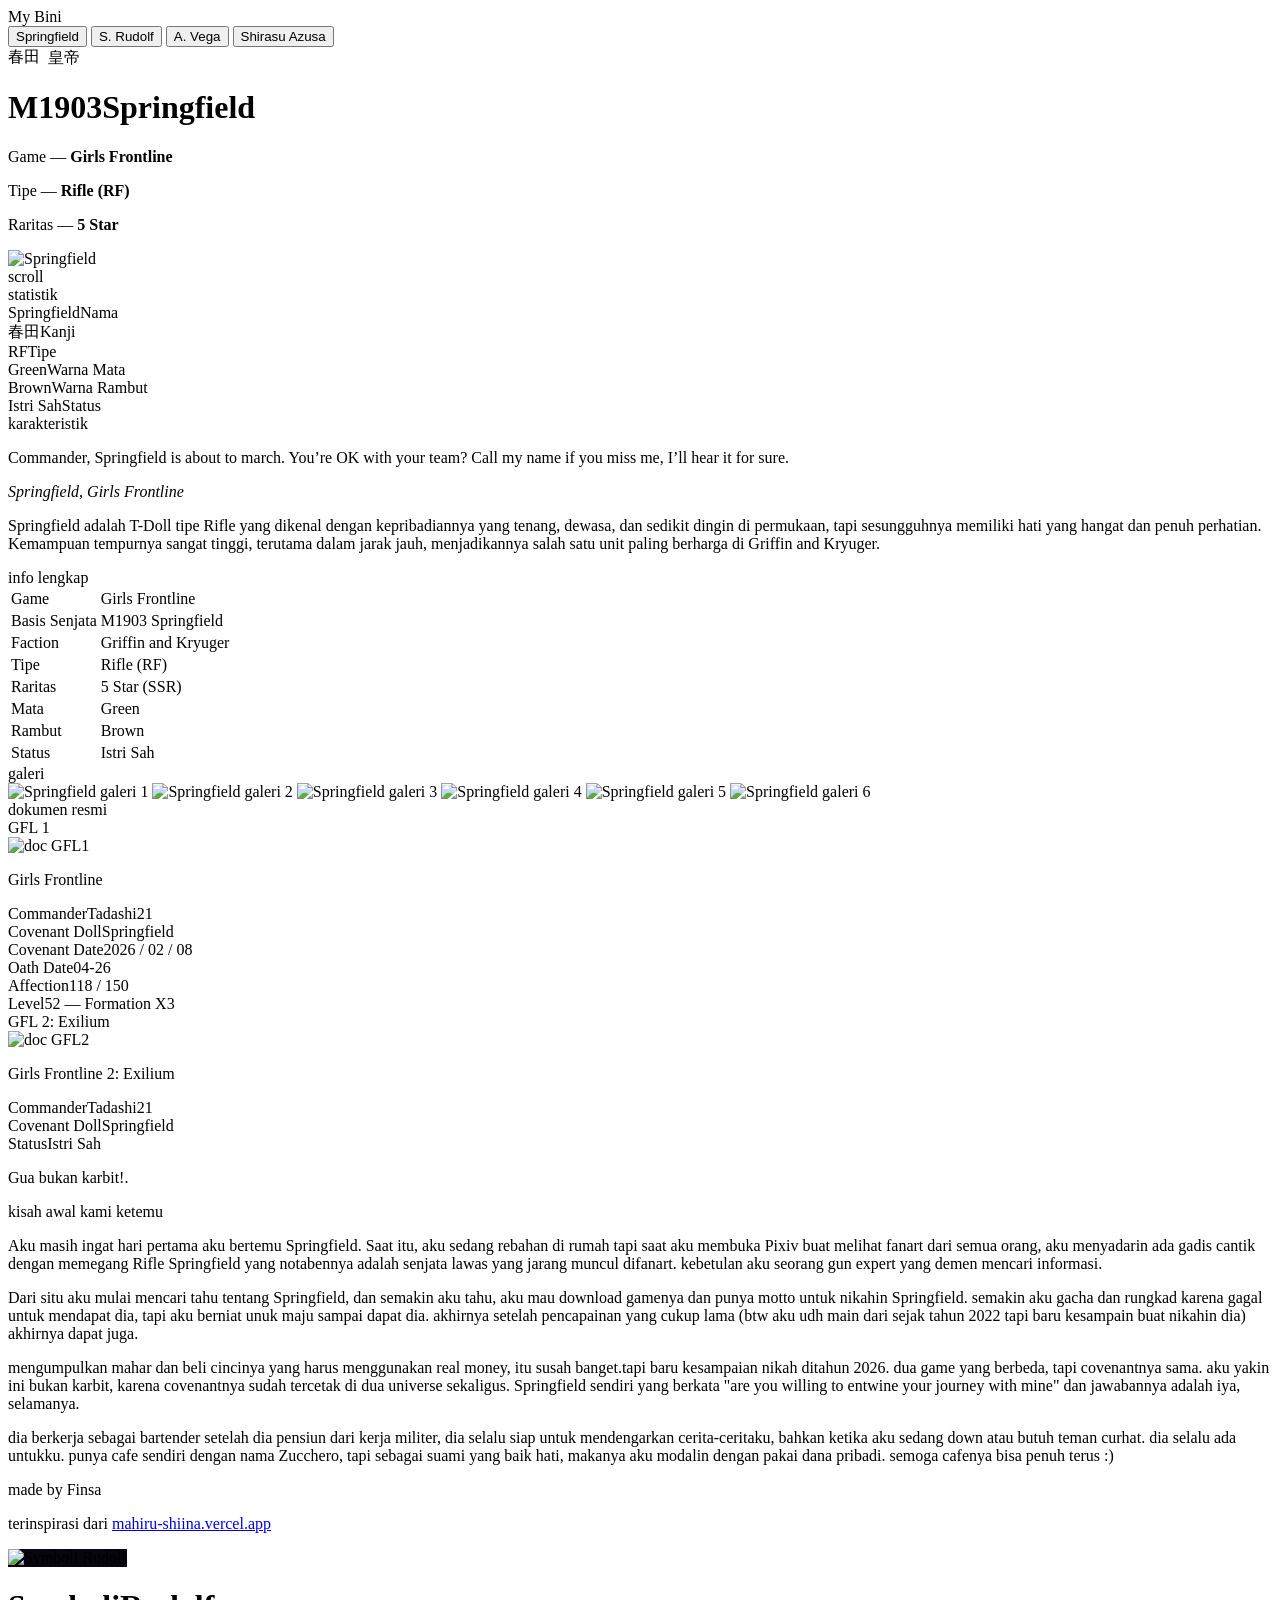
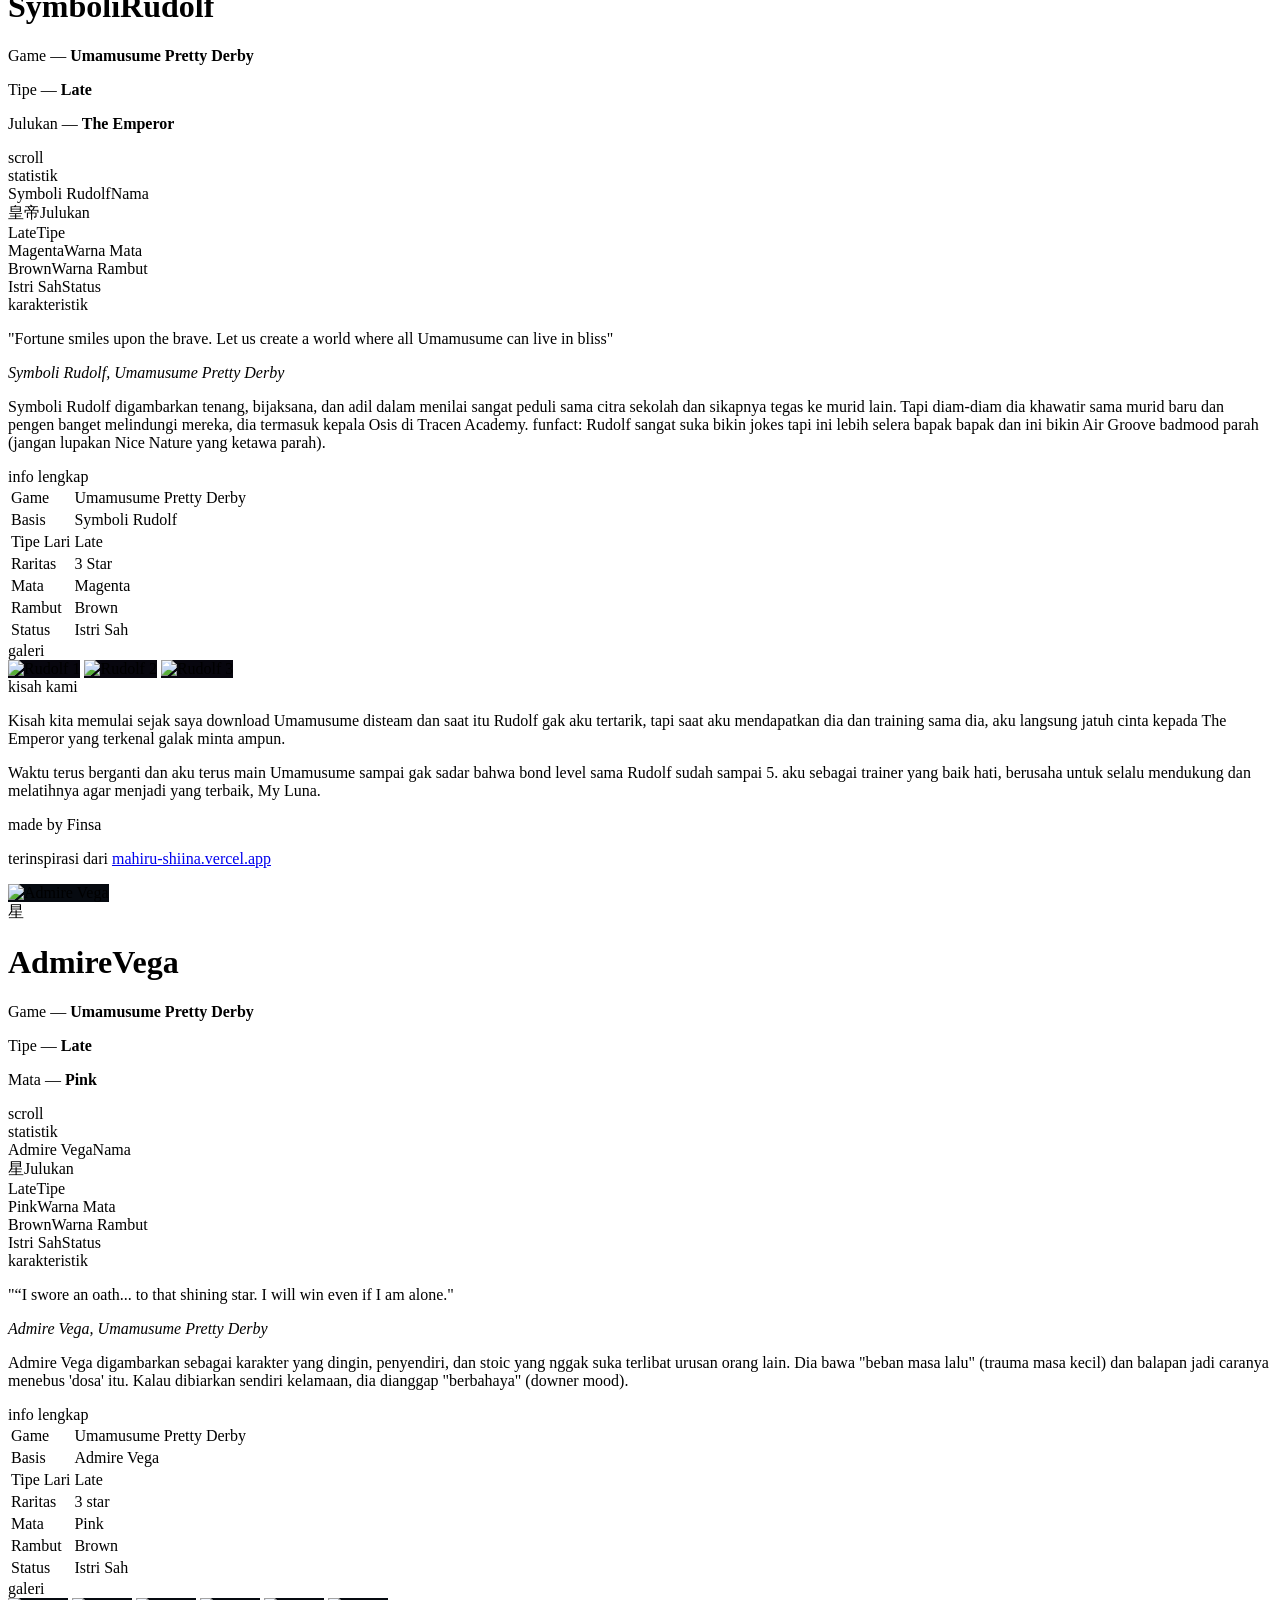
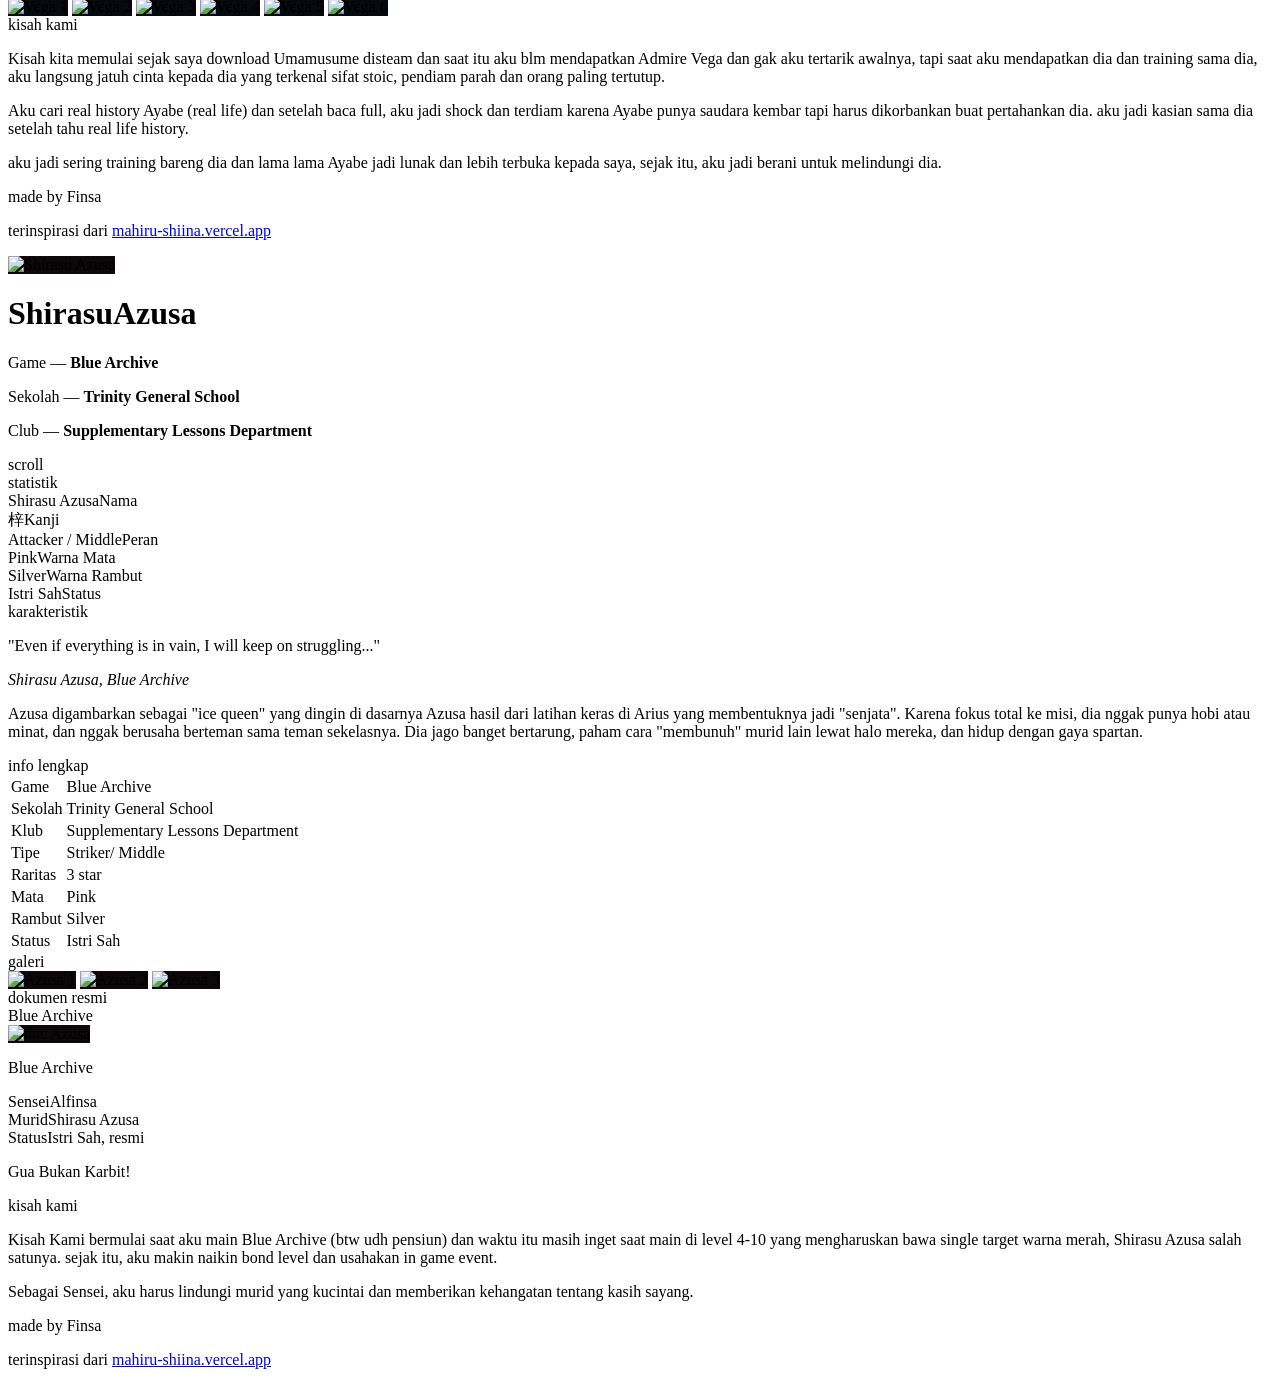
==== index.html @ 1d791616 "Update print statement from 'Hello' to 'Goodbye'" ====
<!DOCTYPE html>
<html lang="id">
  
<head>
  <meta charset="UTF-8" />
  <meta name="viewport" content="width=device-width, initial-scale=1.0" />
  <title>Archive My Bini</title>
  <link rel="preconnect" href="https://fonts.googleapis.com" />
  <link rel="preconnect" href="https://fonts.gstatic.com" crossorigin />
  <link href="https://fonts.googleapis.com/css2?family=Cormorant+Garamond:ital,wght@0,300;0,400;0,600;1,300;1,400&family=DM+Mono:wght@300;400&display=swap" rel="stylesheet" />
  <link rel="stylesheet" href="assets/style.css" />
</head>

<body data-char="springfield">

  <div class="cursor-line" id="cursorLine"></div>

  <nav class="site-nav">
    <div class="nav-brand">My Bini</div>
    <div class="nav-chars">
      <button class="nav-btn active" data-target="springfield"><span class="nav-dot"></span>Springfield</button>
      <button class="nav-btn" data-target="rudolf"><span class="nav-dot"></span>S. Rudolf</button>
      <button class="nav-btn" data-target="vega"><span class="nav-dot"></span>A. Vega</button>
      <button class="nav-btn" data-target="azusa"><span class="nav-dot"></span>Shirasu Azusa</button>
    </div>
  </nav>

  <!-- ══════════════════════════════════════
       SPRINGFIELD — Layout: text kiri, gambar kanan
  ══════════════════════════════════════ -->
  <div class="page active" id="page-springfield">

    <div class="hero-split">
      <div class="hero-left">
        <div class="kanji-bg">春田</div>
        <h1 class="hero-name"><span>M1903</span>Springfield</h1>
        <div class="hero-meta">
          <p>Game — <strong>Girls Frontline</strong></p>
          <p>Tipe — <strong>Rifle (RF)</strong></p>
          <p>Raritas — <strong>5 Star</strong></p>
        </div>
      </div>
      <div class="hero-right">
        <img src="https://files.catbox.moe/sr5hz8.png" alt="Springfield" />
      </div>
      <div class="scroll-hint">scroll</div>
    </div>

    <section>
      <div class="label reveal">statistik</div>
      <div class="stats reveal">
        <div class="stat"><span class="stat-val">Springfield</span><span class="stat-key">Nama</span></div>
        <div class="stat"><span class="stat-val">春田</span><span class="stat-key">Kanji</span></div>
        <div class="stat"><span class="stat-val">RF</span><span class="stat-key">Tipe</span></div>
        <div class="stat"><span class="stat-val">Green</span><span class="stat-key">Warna Mata</span></div>
        <div class="stat"><span class="stat-val">Brown</span><span class="stat-key">Warna Rambut</span></div>
        <div class="stat"><span class="stat-val">Istri Sah</span><span class="stat-key">Status</span></div>
      </div>

      <div class="label reveal">karakteristik</div>

      <div class="quote reveal">
        <p>Commander, Springfield is about to march. You’re OK with your team? Call my name if you miss me, I’ll hear it for sure.</p>
        <cite>Springfield, Girls Frontline</cite>
      </div>
      <p class="desc reveal">Springfield adalah T-Doll tipe Rifle yang dikenal dengan kepribadiannya yang tenang, dewasa, dan sedikit dingin di permukaan, tapi sesungguhnya memiliki hati yang hangat dan penuh perhatian. Kemampuan tempurnya sangat tinggi, terutama dalam jarak jauh, menjadikannya salah satu unit paling berharga di Griffin and Kryuger.</p>
    </section>

    <section>
      <div class="label reveal">info lengkap</div>
      <table class="info-table reveal">
        <tr><td>Game</td><td>Girls Frontline</td></tr>
        <tr><td>Basis Senjata</td><td>M1903 Springfield</td></tr>
        <tr><td>Faction</td><td>Griffin and Kryuger</td></tr>
        <tr><td>Tipe</td><td>Rifle (RF)</td></tr>
        <tr><td>Raritas</td><td>5 Star (SSR)</td></tr>
        <tr><td>Mata</td><td>Green</td></tr>
        <tr><td>Rambut</td><td>Brown</td></tr>
        <tr><td>Status</td><td>Istri Sah</td></tr>
      </table>
    </section>

    <section>
      <div class="label reveal">galeri</div>
      <div class="gallery reveal">
        <img src="https://files.catbox.moe/0nj5xh.png" alt="Springfield galeri 1" />
        <img src="https://files.catbox.moe/uqqqbq.jpg" alt="Springfield galeri 2" />
        <img src="https://files.catbox.moe/2ri6it.jpg" alt="Springfield galeri 3" />
        <img src="https://files.catbox.moe/d5o94n.jpg" alt="Springfield galeri 4" />
        <img src="https://files.catbox.moe/avdw3p.jpg" alt="Springfield galeri 5" />
        <img src="https://files.catbox.moe/ux9efl.jpg" alt="Springfield galeri 6" />
      </div>
    </section>

    <section>
      <div class="label reveal">dokumen resmi</div>
      <div class="doc-list reveal">
        <div class="doc-card">
          <div class="doc-tag">GFL 1</div>
          <div class="doc-inner">
            <div class="doc-img-wrap"><img src="https://files.catbox.moe/tf4lza.jpeg" alt="doc GFL1" /></div>
            <div class="doc-info">
              <p class="doc-game">Girls Frontline</p>
              <div class="covenant-fields">
                <div class="covenant-row"><span class="covenant-key">Commander</span><span class="covenant-val">Tadashi21</span></div>
                <div class="covenant-row"><span class="covenant-key">Covenant Doll</span><span class="covenant-val">Springfield</span></div>
                <div class="covenant-row"><span class="covenant-key">Covenant Date</span><span class="covenant-val">2026 / 02 / 08</span></div>
                <div class="covenant-row"><span class="covenant-key">Oath Date</span><span class="covenant-val">04-26</span></div>
                <div class="covenant-row"><span class="covenant-key">Affection</span><span class="covenant-val">118 / 150</span></div>
                <div class="covenant-row"><span class="covenant-key">Level</span><span class="covenant-val">52 — Formation X3</span></div>
              </div>
            </div>
          </div>
        </div>
        <div class="doc-card">
          <div class="doc-tag doc-tag-2">GFL 2: Exilium</div>
          <div class="doc-inner">
            <div class="doc-img-wrap"><img src="https://files.catbox.moe/qm3duz.jpeg" alt="doc GFL2" /></div>
            <div class="doc-info">
              <p class="doc-game">Girls Frontline 2: Exilium</p>
              <div class="covenant-fields">
                <div class="covenant-row"><span class="covenant-key">Commander</span><span class="covenant-val">Tadashi21</span></div>
                <div class="covenant-row"><span class="covenant-key">Covenant Doll</span><span class="covenant-val">Springfield</span></div>
                <div class="covenant-row"><span class="covenant-key">Status</span><span class="covenant-val">Istri Sah</span></div>
              </div>
            </div>
          </div>
        </div>
      </div>
      <p class="covenant-note reveal">Gua bukan karbit!.</p>
    </section>

   <div class="story-section">
    <section>
      <div class="label reveal">kisah awal kami ketemu</div>

      <p class="story-text reveal">
        Aku masih ingat hari pertama aku bertemu Springfield. Saat itu, aku sedang rebahan di rumah tapi saat aku membuka Pixiv buat melihat fanart dari semua orang, aku menyadarin ada gadis cantik dengan memegang Rifle Springfield yang notabennya adalah senjata lawas yang jarang muncul difanart. kebetulan aku seorang gun expert yang demen mencari informasi.
      </p>

      <p class="story-text reveal">
        Dari situ aku mulai mencari tahu tentang Springfield, dan semakin aku tahu, aku mau download gamenya dan punya motto untuk nikahin Springfield. semakin aku gacha dan rungkad karena gagal untuk mendapat dia, tapi aku berniat unuk maju sampai dapat dia. akhirnya setelah pencapainan yang cukup lama (btw aku udh main dari sejak tahun 2022 tapi baru kesampain buat nikahin dia) akhirnya dapat juga.
      </p>

      <p class="story-text reveal">
        mengumpulkan mahar dan beli cincinya yang harus menggunakan real money, itu susah banget.tapi baru kesampaian nikah ditahun 2026. dua game yang berbeda, tapi covenantnya sama. aku yakin ini bukan karbit, karena covenantnya sudah tercetak di dua universe sekaligus. Springfield sendiri yang berkata "are you willing to entwine your journey with mine" dan jawabannya adalah iya, selamanya.
        
      <p class="story-text reveal">
        dia berkerja sebagai bartender setelah dia pensiun dari kerja militer, dia selalu siap untuk mendengarkan cerita-ceritaku, bahkan ketika aku sedang down atau butuh teman curhat. dia selalu ada untukku. punya cafe sendiri dengan nama Zucchero, tapi sebagai suami yang baik hati, makanya aku modalin dengan pakai dana pribadi. semoga cafenya bisa penuh terus :)
      </p>

    </div>

    <footer>
      <p>made by Finsa</p>
      <p>terinspirasi dari <a href="https://mahiru-shiina.vercel.app" target="_blank">mahiru-shiina.vercel.app</a></p>
    </footer>
  </div>

  <!-- ══════════════════════════════════════
       SYMBOLI RUDOLF — Layout: full bleed background, text overlay bawah
  ══════════════════════════════════════ -->
  <div class="page" id="page-rudolf">

    <div class="hero-fullbleed">
      <div class="hero-bg-img">
        <img src="https://files.catbox.moe/9qiwr8.jpg" alt="Symboli Rudolf" onerror="this.style.background='#07060e'" />
      </div>
      <div class="hero-overlay">
        <div class="kanji-bg" style="position:absolute;top:3rem;left:3rem;">皇帝</div>
        <h1 class="hero-name"><span>Symboli</span>Rudolf</h1>
        <div class="hero-meta">
          <p>Game — <strong>Umamusume Pretty Derby</strong></p>
          <p>Tipe — <strong>Late</strong></p>
          <p>Julukan — <strong>The Emperor</strong></p>
        </div>
      </div>
      <div class="scroll-hint">scroll</div>
    </div>

    <section>
      <div class="label reveal">statistik</div>
      <div class="stats reveal">
        <div class="stat"><span class="stat-val">Symboli Rudolf</span><span class="stat-key">Nama</span></div>
        <div class="stat"><span class="stat-val">皇帝</span><span class="stat-key">Julukan</span></div>
        <div class="stat"><span class="stat-val">Late</span><span class="stat-key">Tipe</span></div>
        <div class="stat"><span class="stat-val">Magenta</span><span class="stat-key">Warna Mata</span></div>
        <div class="stat"><span class="stat-val">Brown</span><span class="stat-key">Warna Rambut</span></div>
        <div class="stat"><span class="stat-val">Istri Sah</span><span class="stat-key">Status</span></div>
      </div>
      <div class="label reveal">karakteristik</div>
      <div class="quote reveal">
        <p>"Fortune smiles upon the brave. Let us create a world where all Umamusume can live in bliss"</p>
        <cite>Symboli Rudolf, Umamusume Pretty Derby</cite>
      </div>
      <p class="desc reveal">Symboli Rudolf digambarkan tenang, bijaksana, dan adil dalam menilai sangat peduli sama citra sekolah dan sikapnya tegas ke murid lain. Tapi diam-diam dia khawatir sama murid baru dan pengen banget melindungi mereka, dia termasuk kepala Osis di Tracen Academy. funfact: Rudolf sangat suka bikin jokes tapi ini lebih selera bapak bapak dan ini bikin Air Groove badmood parah (jangan lupakan Nice Nature yang ketawa parah).</p>
    </section>

    <section>
      <div class="label reveal">info lengkap</div>
      <table class="info-table reveal">
        <tr><td>Game</td><td>Umamusume Pretty Derby</td></tr>
        <tr><td>Basis</td><td>Symboli Rudolf</td></tr>
        <tr><td>Tipe Lari</td><td>Late</td></tr>
        <tr><td>Raritas</td><td>3 Star</td></tr>
        <tr><td>Mata</td><td>Magenta</td></tr>
        <tr><td>Rambut</td><td>Brown</td></tr>
        <tr><td>Status</td><td>Istri Sah</td></tr>
      </table>
    </section>

    <section>
      <div class="label reveal">galeri</div>
      <div class="gallery reveal">
        <img src="https://files.catbox.moe/pjtyt1.jpg" alt="Rudolf 1" onerror="this.style.background='#07060e'" />
        <img src="https://files.catbox.moe/u3f5hg.jpg" alt="Rudolf 2" onerror="this.style.background='#07060e'" />
        <img src="https://files.catbox.moe/ylf5e5.jpeg" alt="Rudolf 3" onerror="this.style.background='#07060e'" />
      </div>
    </section>

    <div class="story-section">
      <section>
        <div class="label reveal">kisah kami</div>
        <p class="story-text reveal">Kisah kita memulai sejak saya download Umamusume disteam dan saat itu Rudolf gak aku tertarik, tapi saat aku mendapatkan dia dan training sama dia, aku langsung jatuh cinta kepada The Emperor yang terkenal galak minta ampun.</p>
        <p class="story-text reveal">Waktu terus berganti dan aku terus main Umamusume sampai gak sadar bahwa bond level sama Rudolf sudah sampai 5. aku sebagai trainer yang baik hati, berusaha untuk selalu mendukung dan melatihnya agar menjadi yang terbaik, My Luna.</p>
      </section>
    </div>

    <footer>
      <p>made by Finsa</p>
      <p>terinspirasi dari <a href="https://mahiru-shiina.vercel.app" target="_blank">mahiru-shiina.vercel.app</a></p>
    </footer>
  </div>

  <!-- ══════════════════════════════════════
       ADMIRE VEGA — Layout: gambar kiri, text kanan
  ══════════════════════════════════════ -->
  <div class="page" id="page-vega">

    <div class="hero-mirror">
      <div class="hero-left-img">
        <img src="https://files.catbox.moe/y664lp.png" alt="Admire Vega" onerror="this.style.background='#060a10'" />
      </div>
      <div class="hero-right-text">
        <div class="kanji-bg" style="right:3rem;left:auto;">星</div>
        <h1 class="hero-name"><span>Admire</span>Vega</h1>
        <div class="hero-meta">
          <p>Game — <strong>Umamusume Pretty Derby</strong></p>
          <p>Tipe — <strong>Late</strong></p>
          <p>Mata — <strong>Pink</strong></p>
        </div>
      </div>
      <div class="scroll-hint">scroll</div>
    </div>

    <section>
      <div class="label reveal">statistik</div>
      <div class="stats reveal">
        <div class="stat"><span class="stat-val">Admire Vega</span><span class="stat-key">Nama</span></div>
        <div class="stat"><span class="stat-val">星</span><span class="stat-key">Julukan</span></div>
        <div class="stat"><span class="stat-val">Late</span><span class="stat-key">Tipe</span></div>
        <div class="stat"><span class="stat-val">Pink</span><span class="stat-key">Warna Mata</span></div>
        <div class="stat"><span class="stat-val">Brown</span><span class="stat-key">Warna Rambut</span></div>
        <div class="stat"><span class="stat-val">Istri Sah</span><span class="stat-key">Status</span></div>
      </div>
      <div class="label reveal">karakteristik</div>
      <div class="quote reveal">
        <p>"“I swore an oath... to that shining star. I will win even if I am alone." </p>
        <cite>Admire Vega, Umamusume Pretty Derby</cite>
      </div>
      <p class="desc reveal">Admire Vega digambarkan sebagai karakter yang dingin, penyendiri, dan stoic yang nggak suka terlibat urusan orang lain. Dia bawa "beban masa lalu" (trauma masa kecil) dan balapan jadi caranya menebus 'dosa' itu. Kalau dibiarkan sendiri kelamaan, dia dianggap "berbahaya" (downer mood).</p>
    </section>

    <section>
      <div class="label reveal">info lengkap</div>
      <table class="info-table reveal">
        <tr><td>Game</td><td>Umamusume Pretty Derby</td></tr>
        <tr><td>Basis</td><td>Admire Vega</td></tr>
        <tr><td>Tipe Lari</td><td>Late</td></tr>
        <tr><td>Raritas</td><td> 3 star</td></tr>
        <tr><td>Mata</td><td>Pink</td></tr>
        <tr><td>Rambut</td><td>Brown</td></tr>
        <tr><td>Status</td><td>Istri Sah</td></tr>
      </table>
    </section>

    <section>
      <div class="label reveal">galeri</div>
      <div class="gallery reveal">
        <img src="https://files.catbox.moe/dhfsff.jpg" alt="Vega 1" onerror="this.style.background='#060a10'" />
        <img src="https://files.catbox.moe/8cq1sz.jpg" alt="Vega 2" onerror="this.style.background='#060a10'" />
        <img src="https://files.catbox.moe/2tmolj.jpg" alt="Vega 3" onerror="this.style.background='#060a10'" />
        <img src="https://files.catbox.moe/cf3vyl.jpg" alt="Vega 4" onerror="this.style.background='#060a10'" />
        <img src="https://files.catbox.moe/cm2gac.jpeg" alt="Vega 5" onerror="this.style.background='#060a10'" />
        <img src="https://files.catbox.moe/twxy5w.jpg" alt="Vega 6" onerror="this.style.background='#060a10'" />
      </div>
    </section>

    <div class="story-section">
      <section>
        <div class="label reveal">kisah kami</div>
        <p class="story-text reveal">Kisah kita memulai sejak saya download Umamusume disteam dan saat itu aku blm mendapatkan Admire Vega dan gak aku tertarik awalnya, tapi saat aku mendapatkan dia dan training sama dia, aku langsung jatuh cinta kepada dia yang terkenal sifat stoic, pendiam parah dan orang paling tertutup.</p>
        <p class="story-text reveal">Aku cari real history Ayabe (real life) dan setelah baca full, aku jadi shock dan terdiam karena Ayabe punya saudara kembar tapi harus dikorbankan buat pertahankan dia. aku jadi kasian sama dia setelah tahu real life history.</p>
        <p class="story-text reveal">aku jadi sering training bareng dia dan lama lama Ayabe jadi lunak dan lebih terbuka kepada saya, sejak itu, aku jadi berani untuk melindungi dia.</p>
      </section>
    </div>

    <footer>
      <p>made by Finsa</p>
      <p>terinspirasi dari <a href="https://mahiru-shiina.vercel.app" target="_blank">mahiru-shiina.vercel.app</a></p>
    </footer>
  </div>

  <!-- ══════════════════════════════════════
       SHIRASU AZUSA — Layout: gambar penuh atas, text di bawah
  ══════════════════════════════════════ -->
  <div class="page" id="page-azusa">

    <div class="hero-portrait">
      <div class="portrait-img">
        <img src="https://files.catbox.moe/7bayn7.jpg" alt="Shirasu Azusa" onerror="this.style.background='#0e070a'" />
      </div>
      <div class="portrait-text">
        <h1 class="hero-name"><span>Shirasu</span>Azusa</h1>
        <div class="hero-meta">
          <p>Game — <strong>Blue Archive</strong></p>
          <p>Sekolah — <strong>Trinity General School</strong></p>
          <p>Club — <strong>Supplementary Lessons Department</strong></p>
        </div>
      </div>
      <div class="scroll-hint">scroll</div>
    </div>

    <section>
      <div class="label reveal">statistik</div>
      <div class="stats reveal">
        <div class="stat"><span class="stat-val">Shirasu Azusa</span><span class="stat-key">Nama</span></div>
        <div class="stat"><span class="stat-val">梓</span><span class="stat-key">Kanji</span></div>
        <div class="stat"><span class="stat-val">Attacker / Middle</span><span class="stat-key">Peran</span></div>
        <div class="stat"><span class="stat-val">Pink</span><span class="stat-key">Warna Mata</span></div>
        <div class="stat"><span class="stat-val">Silver</span><span class="stat-key">Warna Rambut</span></div>
        <div class="stat"><span class="stat-val">Istri Sah</span><span class="stat-key">Status</span></div>
      </div>
      <div class="label reveal">karakteristik</div>
      <div class="quote reveal">
        <p>"Even if everything is in vain, I will keep on struggling..."</p>
        <cite>Shirasu Azusa, Blue Archive</cite>
      </div>
      <p class="desc reveal">Azusa digambarkan sebagai "ice queen" yang dingin di dasarnya Azusa hasil dari latihan keras di Arius yang membentuknya jadi "senjata". Karena fokus total ke misi, dia nggak punya hobi atau minat, dan nggak berusaha berteman sama teman sekelasnya. Dia jago banget bertarung, paham cara "membunuh" murid lain lewat halo mereka, dan hidup dengan gaya spartan.</p>
    </section>

    <section>
      <div class="label reveal">info lengkap</div>
      <table class="info-table reveal">
        <tr><td>Game</td><td>Blue Archive</td></tr>
        <tr><td>Sekolah</td><td>Trinity General School</td></tr>
        <tr><td>Klub</td><td>Supplementary Lessons Department</td></tr>
        <tr><td>Tipe</td><td>Striker/ Middle</td></tr>
        <tr><td>Raritas</td><td>3 star</td></tr>
        <tr><td>Mata</td><td>Pink</td></tr>
        <tr><td>Rambut</td><td>Silver</td></tr>
        <tr><td>Status</td><td>Istri Sah</td></tr>
      </table>
    </section>

    <section>
      <div class="label reveal">galeri</div>
      <div class="gallery reveal">
        <img src="https://files.catbox.moe/lg3l45.jpeg" alt="Azusa 1" onerror="this.style.background='#0e070a'" />
        <img src="https://files.catbox.moe/nfgtjk.jpg" alt="Azusa 2" onerror="this.style.background='#0e070a'" />
        <img src="https://files.catbox.moe/ucr6mr.jpg" alt="Azusa 3" onerror="this.style.background='#0e070a'" />
      </div>
    </section>

    <section>
      <div class="label reveal">dokumen resmi</div>
      <div class="doc-list reveal">
        <div class="doc-card">
          <div class="doc-tag">Blue Archive</div>
          <div class="doc-inner">
            <div class="doc-img-wrap"><img src="https://files.catbox.moe/qu8zqw.jpeg" alt="doc Azusa" onerror="this.style.background='#0e070a'" /></div>
            <div class="doc-info">
              <p class="doc-game">Blue Archive</p>
              <div class="covenant-fields">
                <div class="covenant-row"><span class="covenant-key">Sensei</span><span class="covenant-val">Alfinsa</span></div>
                <div class="covenant-row"><span class="covenant-key">Murid</span><span class="covenant-val">Shirasu Azusa</span></div>
                <div class="covenant-row"><span class="covenant-key">Status</span><span class="covenant-val">Istri Sah, resmi</span></div>
              </div>
            </div>
          </div>
        </div>
      </div>
      <p class="covenant-note reveal">Gua Bukan Karbit!</p>
    </section>

    <div class="story-section">
      <section>
        <div class="label reveal">kisah kami</div>
        <p class="story-text reveal">Kisah Kami bermulai saat aku main Blue Archive (btw udh pensiun) dan waktu itu masih inget saat main di level 4-10 yang mengharuskan bawa single target warna merah, Shirasu Azusa salah satunya. sejak itu, aku makin naikin bond level dan usahakan in game event.</p>
        <p class="story-text reveal">Sebagai Sensei, aku harus lindungi murid yang kucintai dan memberikan kehangatan tentang kasih sayang.</p>
      </section>
    </div>

    <footer>
      <p>made by Finsa</p>
      <p>terinspirasi dari <a href="https://mahiru-shiina.vercel.app" target="_blank">mahiru-shiina.vercel.app</a></p>
    </footer>
  </div>

  <script src="assets/script.js"></script>

</body>
</html>
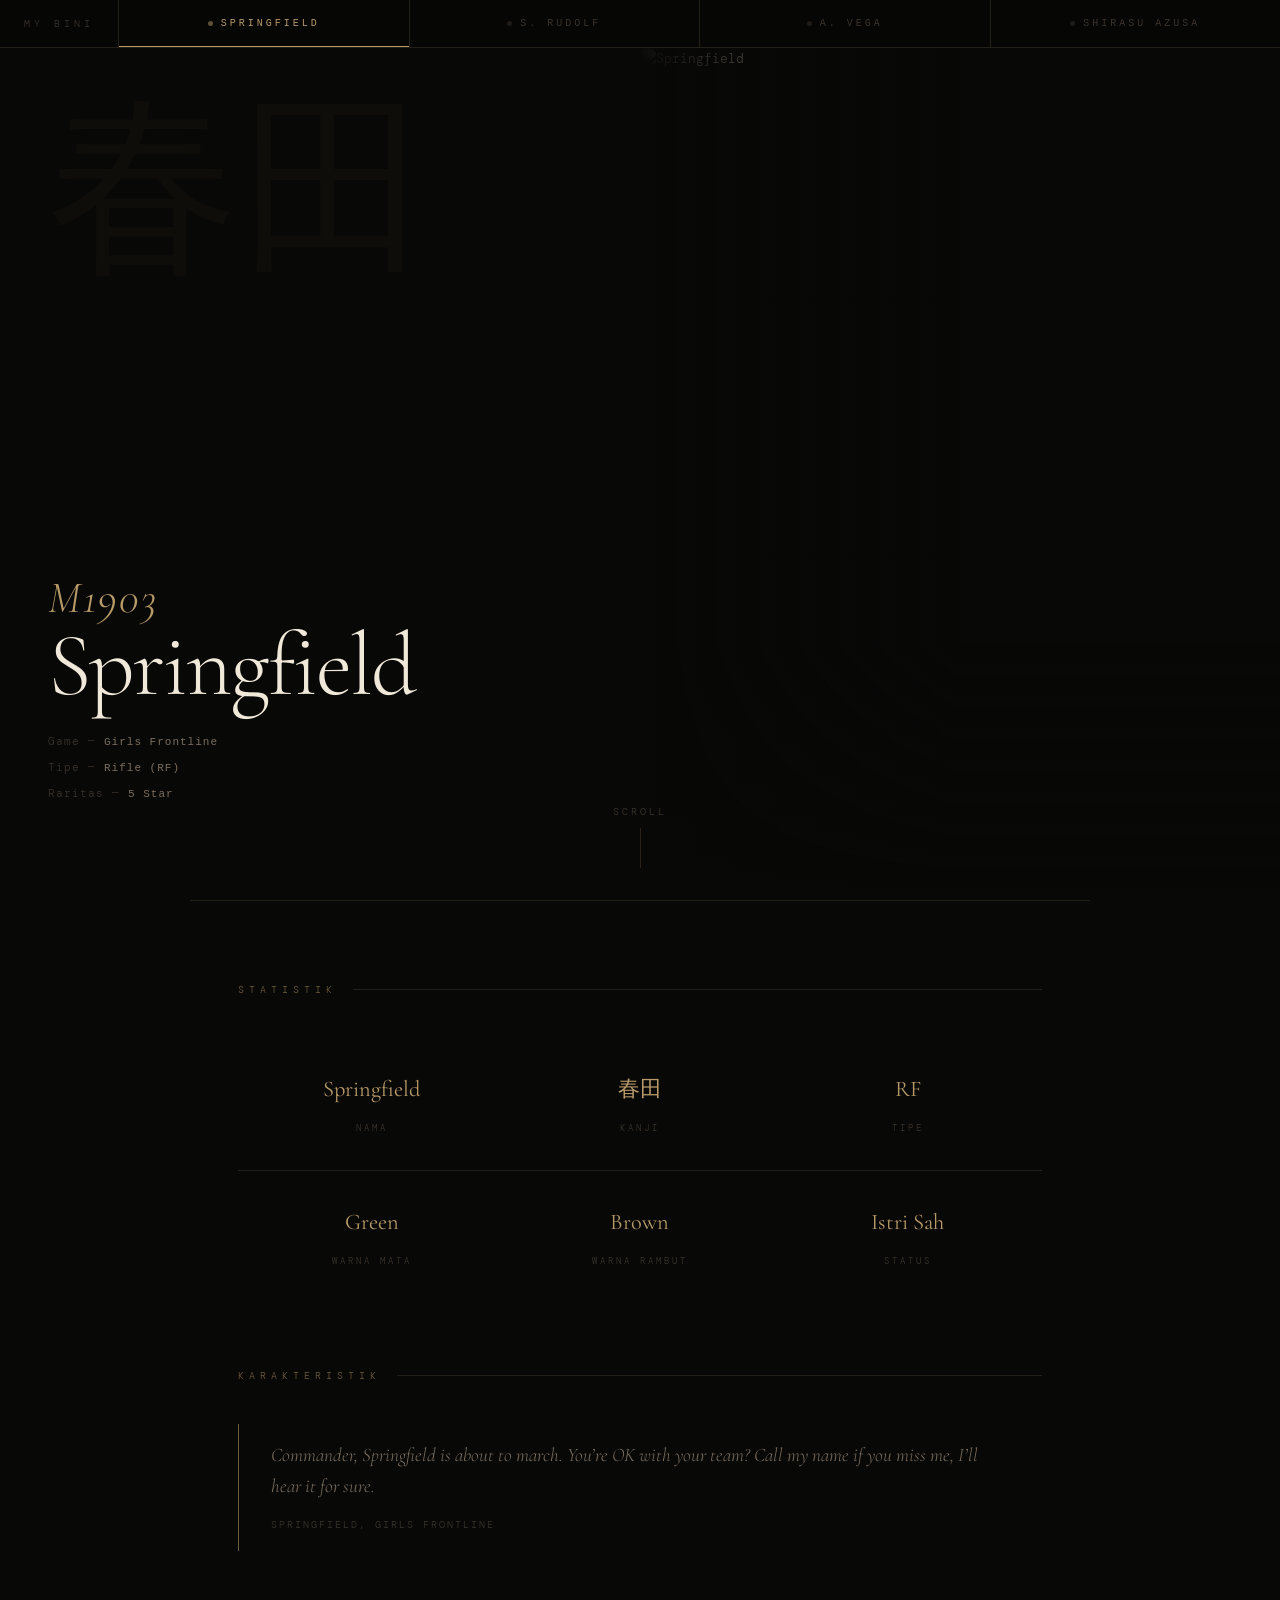
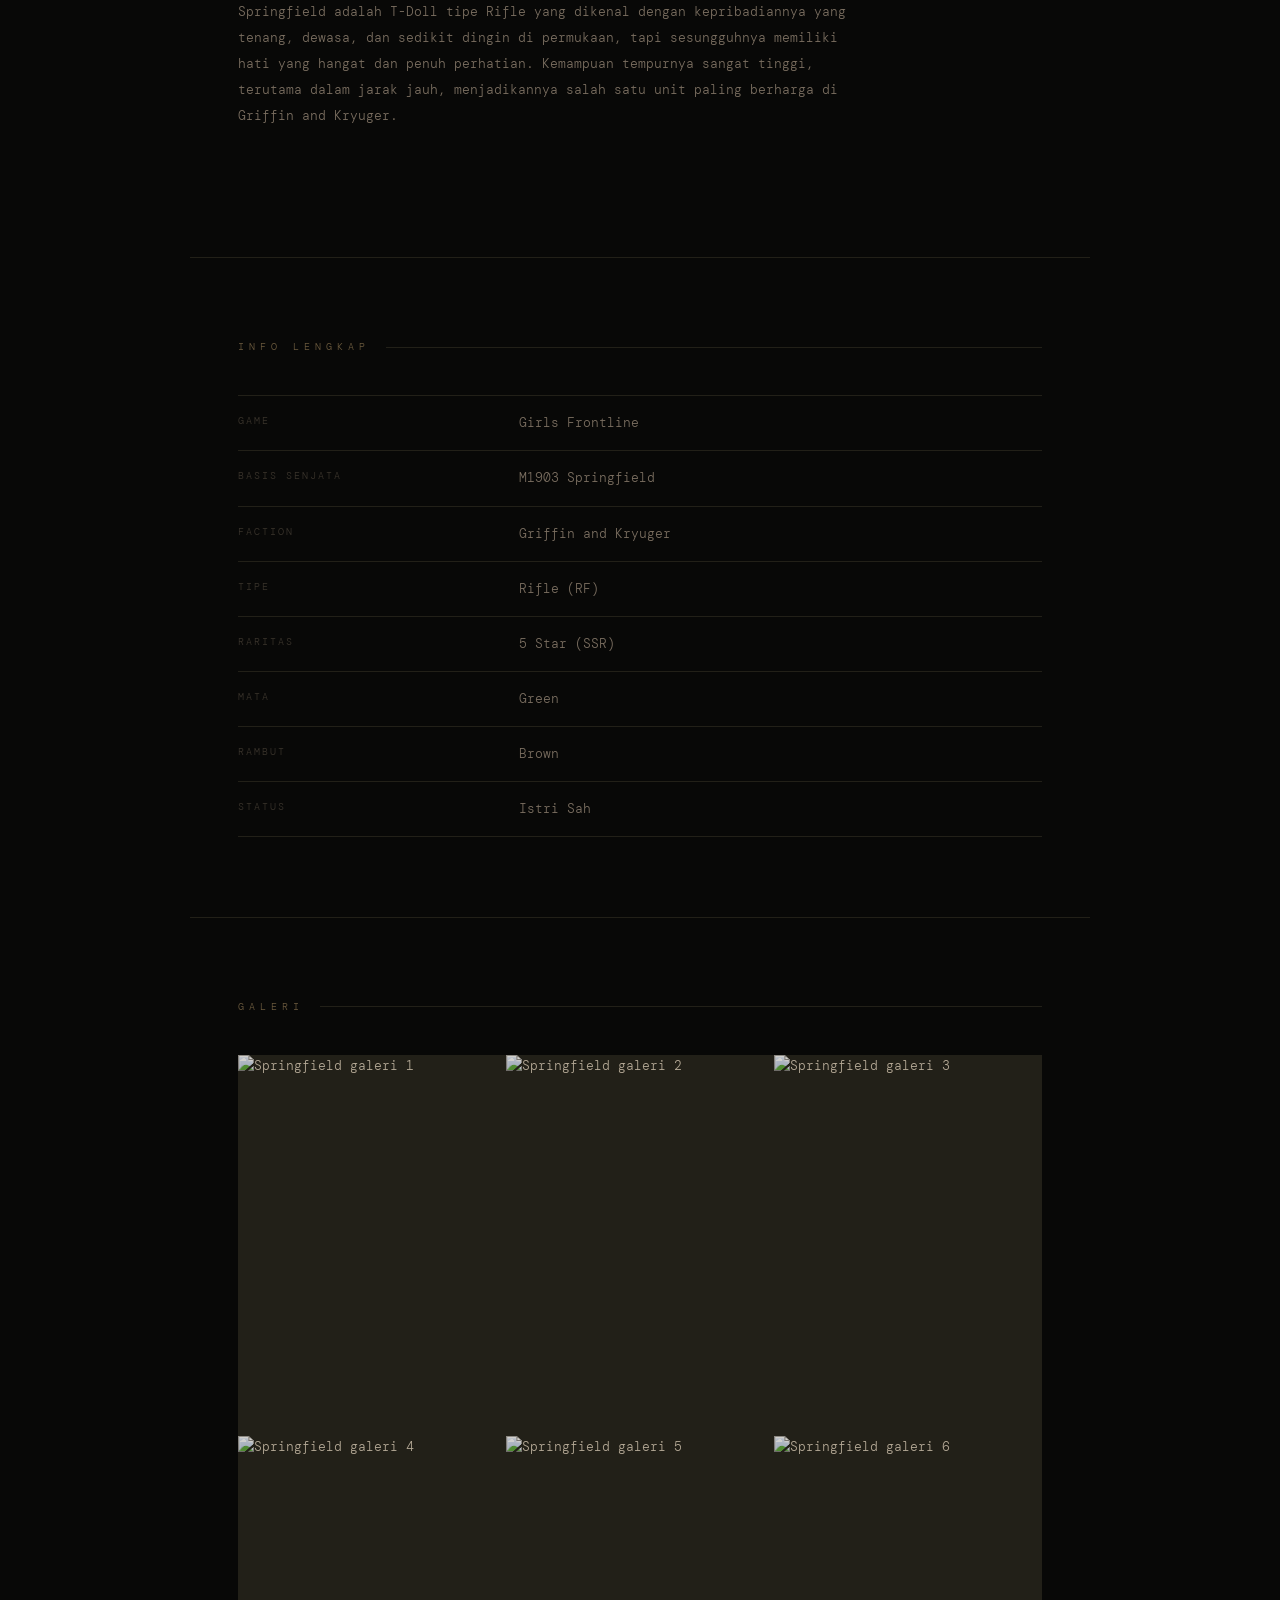
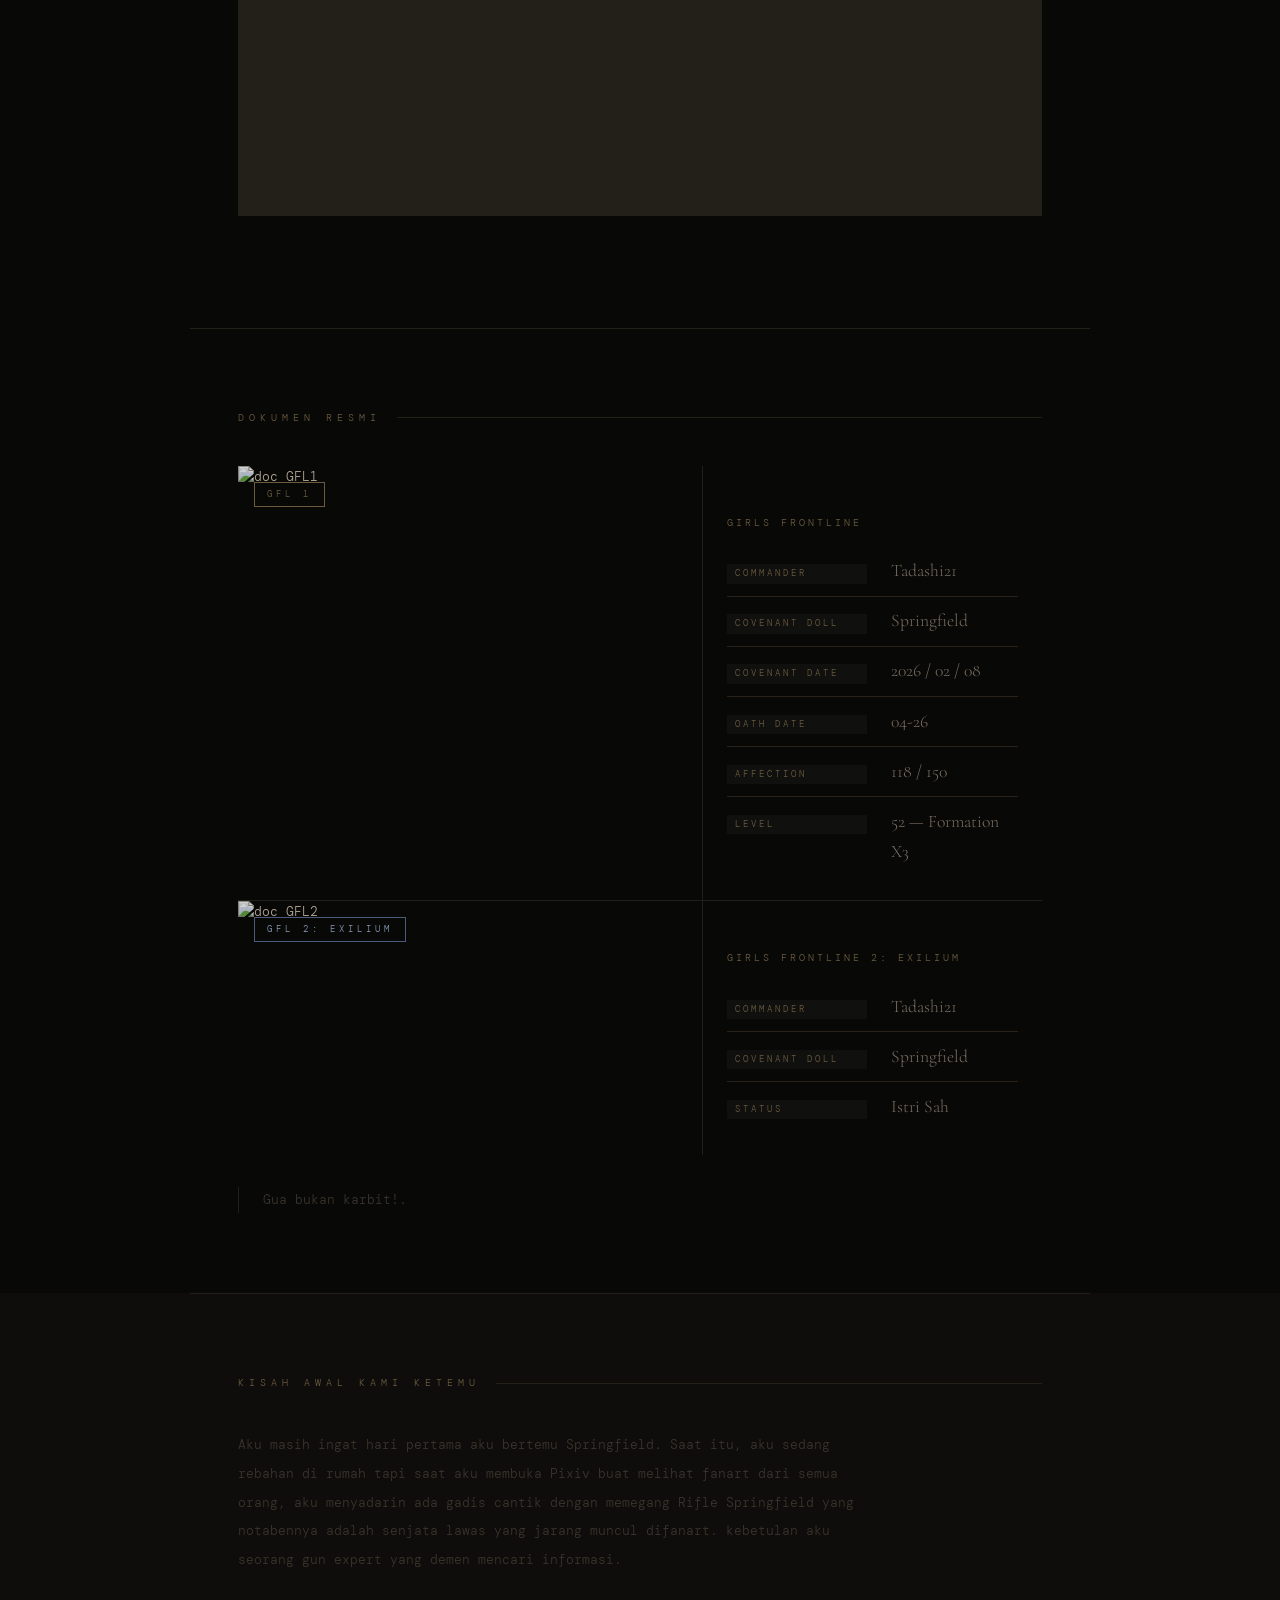
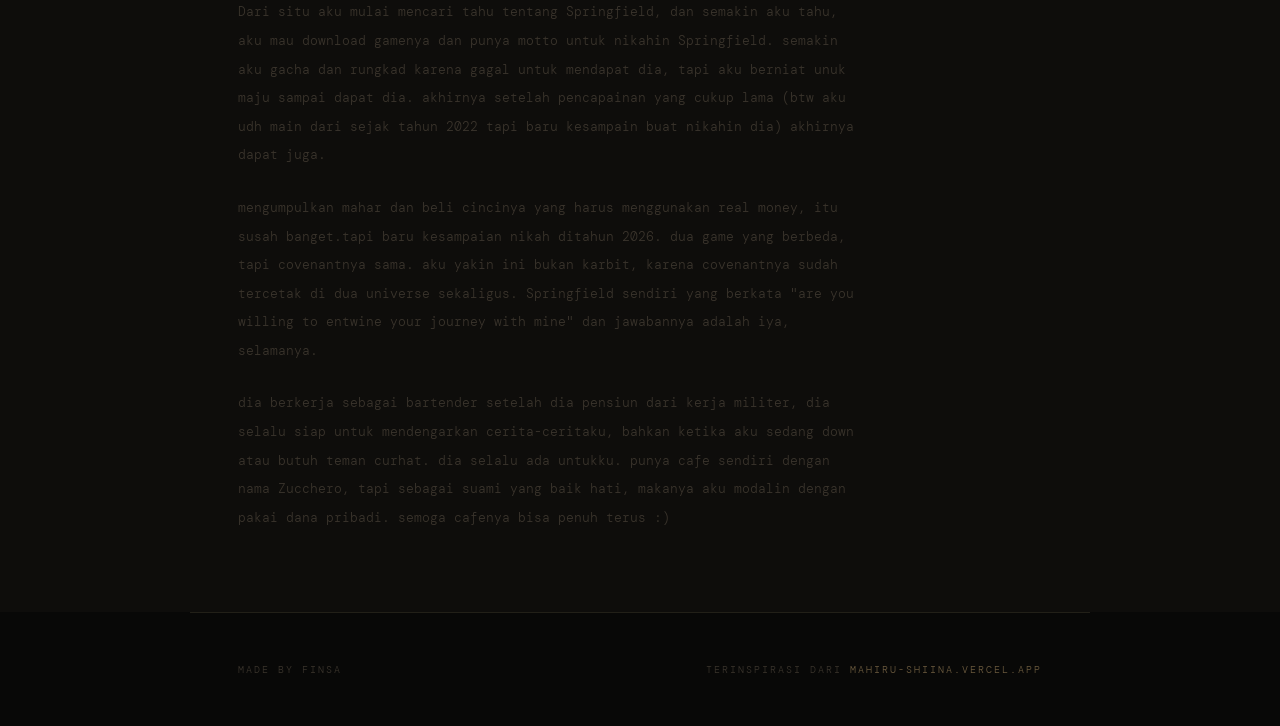
==== commit 5d7432d2: "Update index.html" ====
--- a/index.html
+++ b/index.html
@@ -382,7 +382,7 @@
             <div class="doc-info">
               <p class="doc-game">Blue Archive</p>
               <div class="covenant-fields">
-                <div class="covenant-row"><span class="covenant-key">Sensei</span><span class="covenant-val">Alfinsa</span></div>
+                <div class="covenant-row"><span class="covenant-key">Sensei</span><span class="covenant-val">Tadashi</span></div>
                 <div class="covenant-row"><span class="covenant-key">Murid</span><span class="covenant-val">Shirasu Azusa</span></div>
                 <div class="covenant-row"><span class="covenant-key">Status</span><span class="covenant-val">Istri Sah, resmi</span></div>
               </div>
--- a/assets/style.css
+++ b/assets/style.css
@@ -0,0 +1,608 @@
+*, *::before, *::after { box-sizing: border-box; margin: 0; padding: 0; }
+ 
+    /* ── THEMES ── */
+    [data-char="springfield"] {
+      --accent: #b89a68; --accent-dim: #6b5a3e; --accent-faint: #2a2218;
+      --text: #d4c9b8; --text-dim: #7a6e60; --text-faint: #3a342c;
+      --bg: #080807; --bg2: #0e0d0b; --line: #222018;
+    }
+    [data-char="rudolf"] {
+      --accent: #9b7ec8; --accent-dim: #5a4578; --accent-faint: #1e1528;
+      --text: #cfc4e0; --text-dim: #7a6890; --text-faint: #342c44;
+      --bg: #07060e; --bg2: #0d0b18; --line: #1e1a2e;
+    }
+    [data-char="vega"] {
+      --accent: #6aa8d8; --accent-dim: #3a6890; --accent-faint: #0e1e2e;
+      --text: #c0d4e8; --text-dim: #5a7890; --text-faint: #1e3044;
+      --bg: #060a10; --bg2: #0a1018; --line: #141e2e;
+    }
+    [data-char="azusa"] {
+      --accent: #c88aaa; --accent-dim: #785468; --accent-faint: #281820;
+      --text: #e0c8d4; --text-dim: #907080; --text-faint: #3a2830;
+      --bg: #0e070a; --bg2: #160b10; --line: #261418;
+    }
+ 
+    html { scroll-behavior: smooth; }
+ 
+    body {
+      background: var(--bg);
+      color: var(--text);
+      font-family: 'DM Mono', monospace;
+      font-weight: 300;
+      font-size: 13px;
+      line-height: 1.7;
+      min-height: 100vh;
+      overflow-x: hidden;
+      animation: pagefade 1s ease forwards;
+      transition: background 0.6s, color 0.6s;
+    }
+ 
+    @keyframes pagefade { from { opacity: 0; } to { opacity: 1; } }
+ 
+    /* ── NAV ── */
+    .site-nav {
+      position: fixed;
+      top: 0; left: 0; right: 0;
+      z-index: 200;
+      display: flex;
+      align-items: stretch;
+      height: 48px;
+      background: rgba(6,6,5,0.88);
+      backdrop-filter: blur(16px);
+      border-bottom: 0.5px solid var(--line);
+      transition: border-color 0.5s;
+    }
+ 
+    .nav-brand {
+      display: flex; align-items: center;
+      padding: 0 1.5rem;
+      font-size: 10px; letter-spacing: 4px; text-transform: uppercase;
+      color: var(--text-faint);
+      border-right: 0.5px solid var(--line);
+      white-space: nowrap;
+      transition: color 0.5s, border-color 0.5s;
+    }
+ 
+    .nav-chars { display: flex; flex: 1; }
+ 
+    .nav-btn {
+      flex: 1;
+      display: flex; align-items: center; justify-content: center; gap: 8px;
+      font-family: 'DM Mono', monospace;
+      font-size: 10px; letter-spacing: 3px; text-transform: uppercase;
+      color: var(--text-faint);
+      background: none; border: none;
+      border-right: 0.5px solid var(--line);
+      cursor: pointer;
+      transition: color 0.3s, background 0.3s, border-color 0.5s;
+      position: relative;
+    }
+ 
+    .nav-btn:last-child { border-right: none; }
+ 
+    .nav-btn::after {
+      content: '';
+      position: absolute; bottom: 0; left: 0; right: 0;
+      height: 1px; background: var(--accent);
+      transform: scaleX(0);
+      transition: transform 0.3s, background 0.5s;
+    }
+ 
+    .nav-btn.active { color: var(--accent); }
+    .nav-btn.active::after { transform: scaleX(1); }
+    .nav-btn:hover { background: rgba(255,255,255,0.025); }
+ 
+    .nav-dot { width: 5px; height: 5px; border-radius: 50%; background: currentColor; opacity: 0.5; }
+ 
+    /* ── PAGES ── */
+    .page { display: none; opacity: 0; transition: opacity 0.4s; }
+    .page.active { display: block; opacity: 1; }
+ 
+    /* ── REVEAL ── */
+    .reveal { opacity: 0; transform: translateY(24px); transition: opacity 0.7s, transform 0.7s; }
+    .reveal.visible { opacity: 1; transform: translateY(0); }
+ 
+    /* ── SHARED SECTION ── */
+    section {
+      max-width: 900px; margin: 0 auto;
+      padding: 5rem 3rem;
+      border-top: 0.5px solid var(--line);
+      transition: border-color 0.5s;
+    }
+ 
+    .label {
+      font-size: 10px; letter-spacing: 5px; text-transform: uppercase;
+      color: var(--accent-dim);
+      margin-bottom: 2.5rem;
+      display: flex; align-items: center; gap: 1rem;
+      transition: color 0.5s;
+    }
+ 
+    .label::after { content: ''; flex: 1; height: 0.5px; background: var(--line); transition: background 0.5s; }
+ 
+    .stats {
+      display: grid; grid-template-columns: repeat(3, 1fr);
+      gap: 0.5px; background: var(--line);
+      margin-bottom: 4rem; transition: background 0.5s;
+    }
+ 
+    .stat { background: var(--bg); padding: 2rem 1.5rem; text-align: center; transition: background 0.3s; }
+    .stat:hover { background: var(--bg2); }
+ 
+    .stat-val {
+      font-family: 'Cormorant Garamond', serif;
+      font-size: 1.4rem; font-weight: 400; color: var(--accent);
+      display: block; margin-bottom: 0.5rem; opacity: 0;
+      transition: color 0.5s;
+    }
+ 
+    .stat-key { font-size: 9px; letter-spacing: 3px; text-transform: uppercase; color: var(--text-faint); transition: color 0.5s; }
+ 
+    .quote {
+      border-left: 1px solid var(--accent-dim);
+      padding: 1rem 2rem; margin-bottom: 3rem;
+      transition: border-color 0.4s;
+    }
+    .quote:hover { border-color: var(--accent); }
+    .quote p { font-family: 'Cormorant Garamond', serif; font-size: 1.2rem; font-style: italic; color: var(--text-dim); line-height: 1.6; margin-bottom: 0.75rem; }
+    .quote cite { font-size: 10px; letter-spacing: 2px; text-transform: uppercase; color: var(--text-faint); font-style: normal; }
+ 
+    .desc { color: var(--text-dim); line-height: 2; margin-bottom: 3rem; max-width: 620px; transition: color 0.5s; }
+ 
+    .info-table { width: 100%; border-collapse: collapse; }
+    .info-table tr { border-bottom: 0.5px solid var(--line); transition: background 0.2s, border-color 0.5s; }
+    .info-table tr:first-child { border-top: 0.5px solid var(--line); }
+    .info-table tr:hover { background: rgba(255,255,255,0.015); }
+    .info-table td { padding: 1rem 0; vertical-align: top; }
+    .info-table td:first-child { font-size: 10px; letter-spacing: 2px; text-transform: uppercase; color: var(--text-faint); width: 35%; padding-right: 2rem; transition: color 0.5s; }
+    .info-table td:last-child { color: var(--text-dim); transition: color 0.5s; }
+ 
+    .gallery {
+      display: grid; grid-template-columns: repeat(3, 1fr);
+      gap: 0.5px; background: var(--line);
+      margin-bottom: 2rem; overflow: hidden; transition: background 0.5s;
+    }
+    .gallery img { width: 100%; height: 380px; object-fit: cover; object-position: top center; filter: sepia(15%) brightness(0.8) contrast(1.05); display: block; transition: filter 0.6s, transform 0.6s; }
+    .gallery img:hover { filter: sepia(5%) brightness(0.95); transform: scale(1.03); }
+ 
+    .doc-list { display: flex; flex-direction: column; gap: 1px; background: var(--line); transition: background 0.5s; }
+    .doc-card { background: var(--bg); position: relative; transition: background 0.5s; }
+    .doc-tag { position: absolute; top: 1rem; left: 1rem; font-size: 9px; letter-spacing: 4px; text-transform: uppercase; color: var(--accent-dim); border: 0.5px solid var(--accent-dim); padding: 4px 12px; background: rgba(8,8,7,0.9); z-index: 2; transition: color 0.5s, border-color 0.5s; }
+    .doc-tag-2 { color: #8a9ab8; border-color: #4a5a78; }
+    .doc-inner { display: grid; grid-template-columns: 1fr 340px; }
+    .doc-img-wrap { overflow: hidden; }
+    .doc-img-wrap img { width: 100%; height: 240px; object-fit: cover; object-position: center; display: block; filter: sepia(15%) brightness(0.8) contrast(1.05); transition: filter 0.5s, transform 0.5s; }
+    .doc-img-wrap:hover img { filter: sepia(0%) brightness(0.95); transform: scale(1.02); }
+    .doc-info { border-left: 0.5px solid var(--line); padding: 1.5rem; display: flex; flex-direction: column; gap: 1rem; transition: border-color 0.5s; }
+    .doc-game { font-size: 10px; letter-spacing: 3px; text-transform: uppercase; color: var(--accent-dim); padding-top: 1.5rem; transition: color 0.5s; }
+    .covenant-fields { display: flex; flex-direction: column; }
+    .covenant-row { display: flex; align-items: baseline; gap: 1.5rem; padding: 0.6rem 0; border-bottom: 0.5px solid var(--accent-faint); transition: border-color 0.5s; }
+    .covenant-row:last-child { border-bottom: none; }
+    .covenant-key { font-size: 9px; letter-spacing: 3px; text-transform: uppercase; color: var(--accent-dim); width: 140px; flex-shrink: 0; background: rgba(255,255,255,0.03); padding: 2px 8px; transition: color 0.5s; }
+    .covenant-val { font-family: 'Cormorant Garamond', serif; font-size: 1.1rem; color: var(--text-dim); transition: color 0.5s; }
+    .covenant-note { font-size: 13px; color: var(--text-faint); line-height: 2; max-width: 560px; border-left: 1px solid var(--line); padding-left: 1.5rem; margin-top: 2rem; transition: color 0.5s, border-color 0.5s; }
+ 
+    .story-section { background: var(--bg2); transition: background 0.5s; }
+    .story-section section { background: var(--bg2); transition: background 0.5s; }
+    .story-text { color: var(--text-faint); line-height: 2.2; max-width: 620px; transition: color 0.5s; }
+    .story-text + .story-text { margin-top: 1.5rem; }
+    .divider { text-align: center; font-size: 10px; letter-spacing: 10px; color: var(--accent-faint); margin: 2.5rem 0; animation: pulse-dim 4s ease-in-out infinite; transition: color 0.5s; }
+    @keyframes pulse-dim { 0%, 100% { opacity: 0.4; } 50% { opacity: 1; } }
+ 
+    footer { border-top: 0.5px solid var(--line); padding: 3rem; display: flex; align-items: center; justify-content: space-between; max-width: 900px; margin: 0 auto; transition: border-color 0.5s; }
+    footer p { font-size: 10px; letter-spacing: 2px; text-transform: uppercase; color: var(--text-faint); }
+    footer a { color: var(--accent-dim); text-decoration: none; transition: color 0.3s; }
+    footer a:hover { color: var(--accent); }
+ 
+    /* ── CURSOR LINE ── */
+    .cursor-line { position: fixed; top: 0; left: 0; width: 1px; height: 100vh; background: linear-gradient(to bottom, transparent, rgba(184,154,104,0.1), transparent); pointer-events: none; z-index: 9999; opacity: 0; transition: opacity 0.3s; }
+ 
+    /* ════════════════════════════════════════════
+       LAYOUT 1 — SPRINGFIELD
+       text kiri, gambar kanan
+    ════════════════════════════════════════════ */
+    .hero-split {
+      position: relative; width: 100%;
+      min-height: 100vh;
+      display: grid; grid-template-columns: 1fr 1fr;
+      overflow: hidden; padding-top: 48px;
+    }
+ 
+    .hero-split .hero-left {
+      display: flex; flex-direction: column; justify-content: flex-end;
+      padding: 0 3rem 4rem 3rem; position: relative; z-index: 2;
+    }
+ 
+    .hero-split .hero-right { position: relative; overflow: hidden; }
+ 
+    .hero-split .hero-right img {
+      width: 100%; height: 100%;
+      object-fit: cover; object-position: top center; display: block;
+      filter: sepia(20%) brightness(0.85);
+      animation: imgdrift 20s ease-in-out infinite alternate;
+    }
+ 
+    @keyframes imgdrift { from { transform: scale(1.06) translateY(0); } to { transform: scale(1.06) translateY(-12px); } }
+ 
+    .hero-split .hero-right::before {
+      content: ''; position: absolute; inset: 0;
+      background: linear-gradient(to right, var(--bg) 0%, transparent 50%);
+      z-index: 1; transition: background 0.6s;
+    }
+ 
+    .hero-split .hero-right::after {
+      content: ''; position: absolute; inset: 0;
+      background: linear-gradient(to top, var(--bg) 0%, transparent 30%);
+      z-index: 1; transition: background 0.6s;
+    }
+ 
+    /* ════════════════════════════════════════════
+       LAYOUT 2 — RUDOLF
+       gambar full bleed background, text overlay
+    ════════════════════════════════════════════ */
+    .hero-fullbleed {
+      position: relative; width: 100%;
+      min-height: 100vh;
+      display: flex; align-items: flex-end;
+      overflow: hidden; padding-top: 48px;
+    }
+ 
+    .hero-fullbleed .hero-bg-img {
+      position: absolute; inset: 0;
+    }
+ 
+    .hero-fullbleed .hero-bg-img img {
+      width: 100%; height: 100%;
+      object-fit: cover; object-position: top center; display: block;
+      filter: sepia(15%) brightness(0.55) contrast(1.1);
+      animation: imgdrift 20s ease-in-out infinite alternate;
+    }
+ 
+    .hero-fullbleed .hero-bg-img::after {
+      content: ''; position: absolute; inset: 0;
+      background:
+        linear-gradient(to top, var(--bg) 0%, rgba(0,0,0,0.75) 40%, rgba(0,0,0,0.2) 70%, transparent 100%),
+        linear-gradient(to right, rgba(0,0,0,0.5) 0%, transparent 60%);
+      transition: background 0.6s;
+    }
+ 
+    .hero-fullbleed .hero-overlay {
+      position: relative; z-index: 2;
+      width: 100%; max-width: 900px; margin: 0 auto;
+      padding: 0 3rem 5rem;
+    }
+ 
+    .hero-fullbleed .hero-eyebrow {
+      text-shadow: 0 1px 8px rgba(0,0,0,0.8);
+    }
+ 
+    .hero-fullbleed .hero-name {
+      text-shadow: 0 2px 20px rgba(0,0,0,0.9), 0 0 40px rgba(0,0,0,0.5);
+    }
+ 
+    .hero-fullbleed .hero-meta p {
+      text-shadow: 0 1px 6px rgba(0,0,0,0.9);
+    }
+ 
+    .hero-fullbleed .hero-overlay .badge-row {
+      display: flex; align-items: center; gap: 1.5rem; margin-bottom: 1.5rem;
+    }
+ 
+    /* ════════════════════════════════════════════
+       LAYOUT 3 — ADMIRE VEGA
+       gambar kiri, text kanan (mirror)
+    ════════════════════════════════════════════ */
+    .hero-mirror {
+      position: relative; width: 100%;
+      min-height: 100vh;
+      display: grid; grid-template-columns: 1fr 1fr;
+      overflow: hidden; padding-top: 48px;
+    }
+ 
+    .hero-mirror .hero-left-img { position: relative; overflow: hidden; }
+ 
+    .hero-mirror .hero-left-img img {
+      width: 100%; height: 100%;
+      object-fit: cover; object-position: top center; display: block;
+      filter: sepia(20%) brightness(0.85);
+      animation: imgdrift 20s ease-in-out infinite alternate;
+    }
+ 
+    .hero-mirror .hero-left-img::before {
+      content: ''; position: absolute; inset: 0;
+      background: linear-gradient(to left, var(--bg) 0%, transparent 50%);
+      z-index: 1; transition: background 0.6s;
+    }
+ 
+    .hero-mirror .hero-left-img::after {
+      content: ''; position: absolute; inset: 0;
+      background: linear-gradient(to top, var(--bg) 0%, transparent 30%);
+      z-index: 1; transition: background 0.6s;
+    }
+ 
+    .hero-mirror .hero-right-text {
+      display: flex; flex-direction: column; justify-content: flex-end;
+      padding: 0 3rem 4rem 3rem; position: relative; z-index: 2;
+    }
+ 
+    /* ════════════════════════════════════════════
+       LAYOUT 4 — SHIRASU AZUSA
+       gambar centered atas, content di bawah
+    ════════════════════════════════════════════ */
+    .hero-portrait {
+      position: relative; width: 100%;
+      min-height: 100vh;
+      display: flex; flex-direction: column;
+      overflow: hidden; padding-top: 48px;
+    }
+ 
+    .hero-portrait .portrait-img {
+      position: relative;
+      height: 75vh;
+      overflow: hidden;
+    }
+ 
+    .hero-portrait .portrait-img img {
+      width: 100%; height: 100%;
+      object-fit: cover; object-position: top center; display: block;
+      filter: sepia(10%) brightness(0.8) contrast(1.05);
+      animation: imgdrift 20s ease-in-out infinite alternate;
+    }
+ 
+    .hero-portrait .portrait-img::after {
+      content: ''; position: absolute; inset: 0;
+      background: linear-gradient(to top, var(--bg) 0%, transparent 50%);
+      transition: background 0.6s;
+    }
+ 
+    .hero-portrait .portrait-text {
+      position: relative; z-index: 2;
+      max-width: 900px; margin: 0 auto;
+      padding: 3rem 3rem 4rem;
+      width: 100%;
+      display: flex; flex-direction: column; align-items: flex-start;
+      gap: 0;
+      margin-top: -8rem;
+    }
+ 
+    /* ── SHARED HERO ELEMENTS ── */
+    .hero-eyebrow {
+      font-size: 10px; letter-spacing: 5px; text-transform: uppercase;
+      color: var(--accent-dim); margin-bottom: 1.5rem; transition: color 0.5s;
+    }
+ 
+    .hero-name {
+      font-family: 'Cormorant Garamond', serif;
+      font-size: clamp(3rem, 7vw, 6rem); font-weight: 300;
+      line-height: 0.95; color: #f0e8d8; letter-spacing: -2px; margin-bottom: 1.5rem;
+    }
+ 
+    .hero-name span {
+      display: block; font-style: italic; font-size: 0.5em;
+      color: var(--accent); letter-spacing: 2px; margin-bottom: 0.25rem; transition: color 0.5s;
+    }
+ 
+    .hero-meta { display: flex; flex-direction: column; gap: 0.4rem; margin-bottom: 2rem; }
+    .hero-meta p { font-size: 11px; color: var(--text-faint); letter-spacing: 1px; transition: color 0.5s; }
+    .hero-meta p strong { color: var(--text-dim); font-weight: 400; transition: color 0.5s; }
+ 
+    .badge {
+      display: inline-block;
+      border: 0.5px solid var(--accent-dim); color: var(--accent-dim);
+      font-size: 10px; letter-spacing: 3px; text-transform: uppercase;
+      padding: 6px 18px; width: fit-content;
+      transition: background 0.3s, color 0.3s, border-color 0.5s;
+    }
+    .badge:hover { background: rgba(255,255,255,0.05); color: var(--accent); }
+ 
+    .kanji-bg {
+      position: absolute; top: 3rem; left: 3rem;
+      font-family: 'Cormorant Garamond', serif; font-size: 12rem;
+      color: rgba(184,154,104,0.04); line-height: 1;
+      user-select: none; pointer-events: none;
+      animation: kanji-float 8s ease-in-out infinite alternate;
+    }
+ 
+    @keyframes kanji-float { from { transform: translateY(0); opacity: 0.6; } to { transform: translateY(-20px); opacity: 1; } }
+ 
+    .scroll-hint {
+      position: absolute; bottom: 2rem; left: 50%; transform: translateX(-50%);
+      font-size: 10px; letter-spacing: 3px; text-transform: uppercase;
+      color: var(--text-faint); display: flex; flex-direction: column; align-items: center; gap: 8px; z-index: 3;
+    }
+ 
+    .scroll-hint::after { content: ''; width: 0.5px; height: 40px; background: var(--accent-faint); animation: scrollline 2s ease-in-out infinite; transition: background 0.5s; }
+    @keyframes scrollline { 0%, 100% { opacity: 0.3; transform: scaleY(1); transform-origin: top; } 50% { opacity: 1; transform: scaleY(0.4); transform-origin: top; } }
+ 
+    /* ── RUDOLF SPECIFIC ── */
+    .hero-fullbleed .hero-name { font-size: clamp(4rem, 9vw, 8rem); }
+    .hero-fullbleed .hero-eyebrow { letter-spacing: 8px; }
+ 
+    /* ── AZUSA SPECIFIC ── */
+    .hero-portrait .hero-name { font-size: clamp(3.5rem, 7vw, 6.5rem); }
+ 
+    /* ══ TABLET (max 1024px) ══ */
+    @media (max-width: 1024px) {
+      /* hero split: proporsi gambar lebih besar */
+      .hero-split { grid-template-columns: 1fr 1.2fr; }
+      .hero-mirror { grid-template-columns: 1.2fr 1fr; }
+      .hero-split .hero-left, .hero-mirror .hero-right-text { padding: 0 2rem 3rem; }
+ 
+      /* hero name lebih kecil */
+      .hero-name { font-size: clamp(2.5rem, 5vw, 4.5rem); }
+ 
+      /* gallery 2 kolom */
+      .gallery { grid-template-columns: repeat(2, 1fr); }
+      .gallery img { height: 280px; }
+ 
+      /* doc inner */
+      .doc-inner { grid-template-columns: 1fr 280px; }
+ 
+      /* stats tetap 3 kolom */
+      section { padding: 4rem 2rem; }
+ 
+      /* kanji lebih kecil */
+      .kanji-bg { font-size: 9rem; }
+ 
+      /* nav brand lebih kecil */
+      .nav-brand { font-size: 9px; padding: 0 1rem; }
+      .nav-btn { font-size: 9px; letter-spacing: 2px; }
+    }
+ 
+    /* ══ MOBILE (max 640px) ══ */
+    @media (max-width: 640px) {
+ 
+      /* ── NAV mobile ── */
+      .nav-brand { display: none; }
+      .nav-chars {
+        overflow-x: auto;
+        -webkit-overflow-scrolling: touch;
+        scrollbar-width: none;
+      }
+      .nav-chars::-webkit-scrollbar { display: none; }
+      .nav-btn {
+        font-size: 9px;
+        letter-spacing: 1px;
+        flex: 0 0 auto;
+        padding: 0 1rem;
+        white-space: nowrap;
+        min-width: 80px;
+      }
+      .nav-dot { display: none; }
+ 
+      /* ── HERO SPLIT (Springfield) ──
+         gambar atas, text bawah */
+      .hero-split {
+        grid-template-columns: 1fr;
+        grid-template-rows: 55vw auto;
+        min-height: auto;
+      }
+      .hero-split .hero-left {
+        order: 2;
+        padding: 2rem 1.5rem 3rem;
+        justify-content: flex-start;
+      }
+      .hero-split .hero-right {
+        order: 1;
+        height: 65vw;
+      }
+      .hero-split .hero-right::before {
+        background: linear-gradient(to top, var(--bg) 0%, transparent 60%);
+      }
+      .hero-split .hero-right::after {
+        background: none;
+      }
+ 
+      /* ── HERO FULLBLEED (Rudolf) ──
+         text lebih besar, padding disesuaikan */
+      .hero-fullbleed { min-height: 100svh; }
+      .hero-fullbleed .hero-bg-img img { object-position: 20% 25% ; filter: sepia(15%) brightness(0.45) contrast(1.1); }
+      .hero-fullbleed .hero-bg-img::after {
+        background:
+          linear-gradient(to top, var(--bg) 0%, rgba(0,0,0,0.85) 50%, rgba(0,0,0,0.4) 80%, transparent 100%),
+          linear-gradient(to right, rgba(0,0,0,0.6) 0%, transparent 80%);
+      }
+      .hero-fullbleed .hero-overlay {
+        padding: 0 1.5rem 4rem;
+        max-width: 100%;
+      }
+      .hero-fullbleed .hero-name { font-size: 3.5rem; }
+ 
+      /* ── HERO MIRROR (Vega) ──
+         gambar atas, text bawah */
+      .hero-mirror {
+        grid-template-columns: 1fr;
+        grid-template-rows: 55vw auto;
+        min-height: auto;
+      }
+      .hero-mirror .hero-left-img {
+        order: 1;
+        height: 65vw;
+      }
+      .hero-mirror .hero-left-img::before {
+        background: linear-gradient(to top, var(--bg) 0%, transparent 60%);
+      }
+      .hero-mirror .hero-left-img::after {
+        background: none;
+      }
+      .hero-mirror .hero-right-text {
+        order: 2;
+        padding: 2rem 1.5rem 3rem;
+        justify-content: flex-start;
+      }
+ 
+      /* ── HERO PORTRAIT (Azusa) ──
+         tinggi gambar dikurangi */
+      .hero-portrait {
+        min-height: 100svh;
+        flex-direction: row;
+        align-items: flex-end;
+      }
+      .hero-portrait .portrait-img {
+        position: absolute;
+        inset: 0;
+        height: 100%;
+      }
+      .hero-portrait .portrait-img img {
+        height: 100%;
+        object-position: center 20%;
+        filter: sepia(10%) brightness(0.55) contrast(1.1);
+      }
+      .hero-portrait .portrait-img::after {
+        background:
+          linear-gradient(to top, var(--bg) 0%, rgba(0,0,0,0.8) 40%, rgba(0,0,0,0.2) 75%, transparent 100%),
+          linear-gradient(to right, rgba(0,0,0,0.4) 0%, transparent 70%);
+      }
+      .hero-portrait .portrait-text {
+        position: relative;
+        z-index: 2;
+        margin-top: 0;
+        padding: 0 1.5rem 4rem;
+        width: 100%;
+      }
+      
+      /* ── SHARED HERO ── */
+      .hero-name { font-size: 2.75rem; letter-spacing: -1px; }
+      .hero-eyebrow { font-size: 9px; letter-spacing: 3px; }
+      .kanji-bg { font-size: 5rem; top: 1.5rem; left: 1.5rem; }
+      .scroll-hint { display: none; }
+ 
+      /* ── SECTIONS ── */
+      section { padding: 3rem 1.25rem; }
+ 
+      /* ── STATS ── */
+      .stats { grid-template-columns: repeat(2, 1fr); }
+      .stat { padding: 1.5rem 1rem; }
+      .stat-val { font-size: 1.15rem; }
+ 
+      /* ── QUOTE ── */
+      .quote { padding: 1rem 1.25rem; }
+      .quote p { font-size: 1rem; }
+ 
+      /* ── GALLERY ── */
+      .gallery { grid-template-columns: 1fr; }
+      .gallery img { height: 72vw; }
+ 
+      /* ── DOC ── */
+      .doc-inner { grid-template-columns: 1fr; }
+      .doc-img-wrap img { height: 52vw; }
+      .doc-info { border-left: none; border-top: 0.5px solid var(--line); padding: 1.25rem; }
+      .doc-game { padding-top: 0.5rem; }
+      .covenant-key { width: 110px; }
+ 
+      /* ── FOOTER ── */
+      footer { flex-direction: column; gap: 1rem; text-align: center; padding: 2rem 1.5rem; }
+ 
+      /* ── MISC ── */
+      .cursor-line { display: none; }
+      .covenant-note { max-width: 100%; }
+      .info-table td:first-child { width: 40%; }
+    }
+ 
+    /* ══ VERY SMALL (max 380px) ══ */
+    @media (max-width: 380px) {
+      .hero-name { font-size: 2.25rem; }
+      .stats { grid-template-columns: 1fr 1fr; }
+      .stat-val { font-size: 1rem; }
+      .nav-btn { min-width: 70px; font-size: 8px; }
+    }
